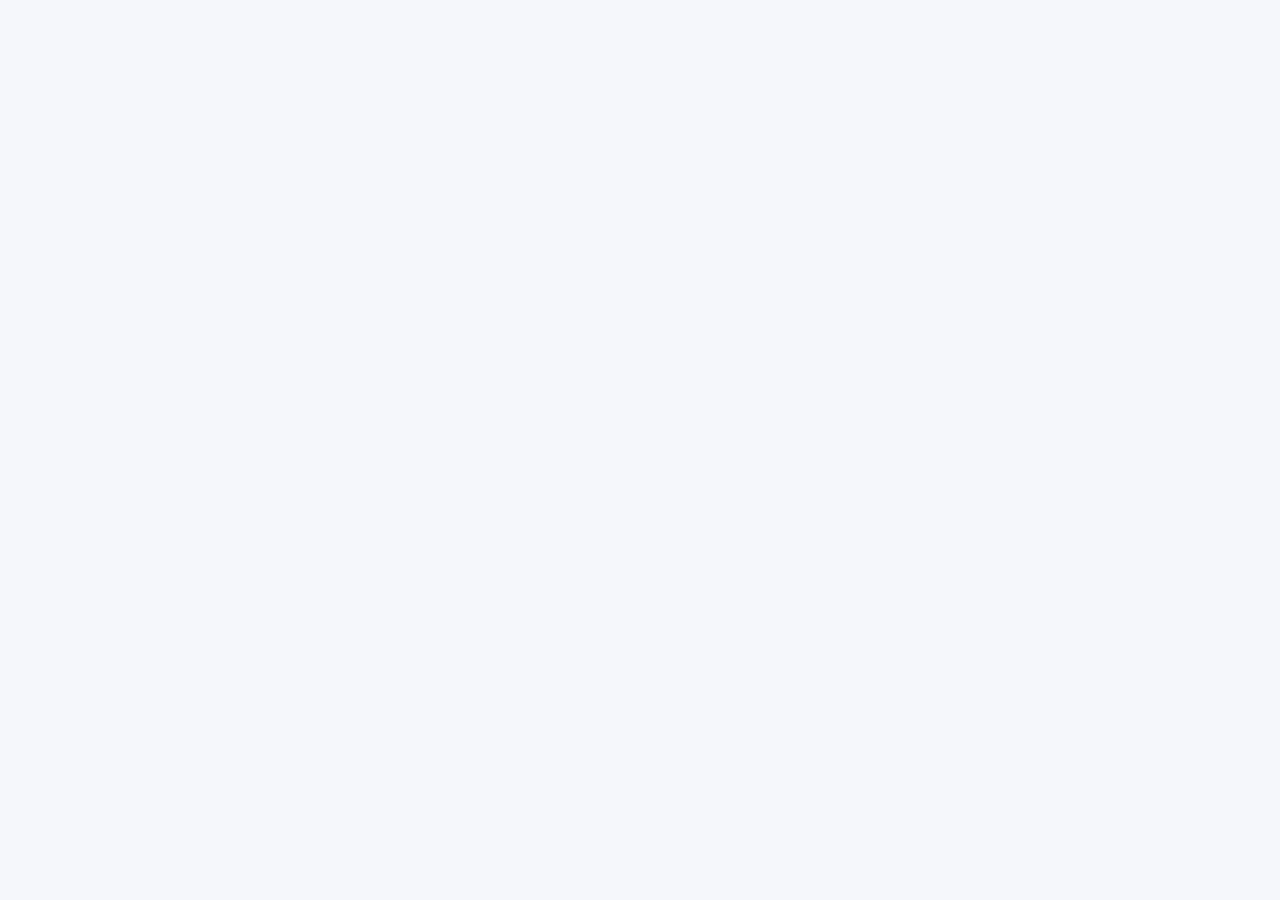
==== ozon/index.html @ c2b9d1fb "Deploy independent OZON workspace" ====
<!doctype html><html lang="zh-CN"><head><meta charset="UTF-8"/><meta name="viewport" content="width=device-width,initial-scale=1,viewport-fit=cover"/><meta name="theme-color" content="#ffffff"/><meta name="apple-mobile-web-app-capable" content="yes"/><meta name="apple-mobile-web-app-title" content="OZON 工作台"/><link rel="manifest" href="/ozon/manifest.webmanifest"/><link rel="icon" href="/ozon/favicon.svg"/><link rel="apple-touch-icon" href="/ozon/apple-touch-icon.png"/><title>OZON 经营工作台</title>  <script type="module" crossorigin src="/ozon/assets/index-DbU9iPnh.js"></script>
  <link rel="stylesheet" crossorigin href="/ozon/assets/index-0nFdk5G0.css">
</head><body><div id="root"></div></body></html>
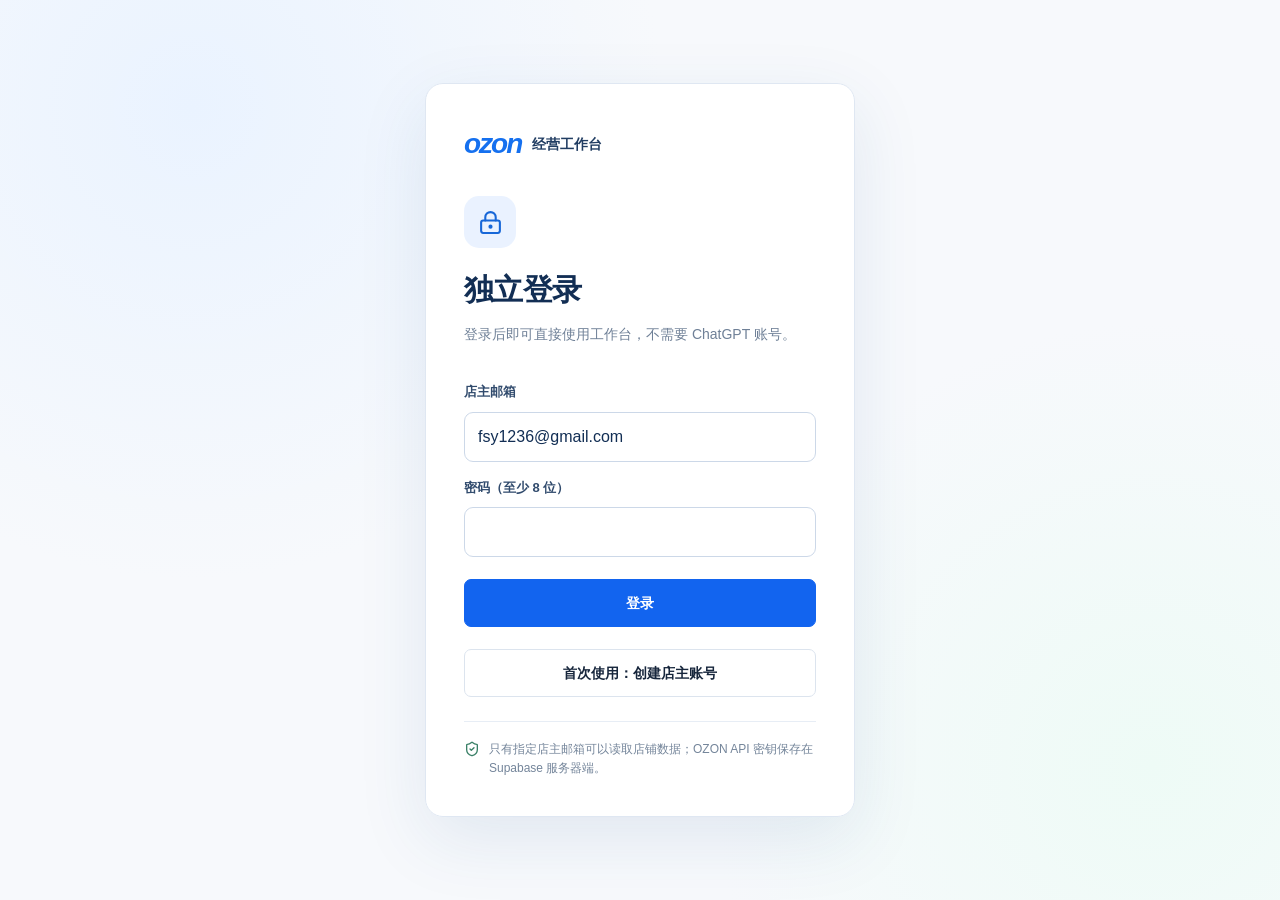
==== commit a2c8424d: "Move store switcher into header" ====
--- a/ozon/index.html
+++ b/ozon/index.html
@@ -1,3 +1,3 @@
-<!doctype html><html lang="zh-CN"><head><meta charset="UTF-8"/><meta name="viewport" content="width=device-width,initial-scale=1,viewport-fit=cover"/><meta name="theme-color" content="#ffffff"/><meta name="apple-mobile-web-app-capable" content="yes"/><meta name="apple-mobile-web-app-title" content="OZON 工作台"/><link rel="manifest" href="/ozon/manifest.webmanifest"/><link rel="icon" href="/ozon/favicon.svg"/><link rel="apple-touch-icon" href="/ozon/apple-touch-icon.png"/><title>OZON 经营工作台</title>  <script type="module" crossorigin src="/ozon/assets/index-DbU9iPnh.js"></script>
-  <link rel="stylesheet" crossorigin href="/ozon/assets/index-0nFdk5G0.css">
+<!doctype html><html lang="zh-CN"><head><meta charset="UTF-8"/><meta name="viewport" content="width=device-width,initial-scale=1,viewport-fit=cover"/><meta name="theme-color" content="#ffffff"/><meta name="apple-mobile-web-app-capable" content="yes"/><meta name="apple-mobile-web-app-title" content="OZON 工作台"/><link rel="manifest" href="/ozon/manifest.webmanifest"/><link rel="icon" href="/ozon/favicon.svg"/><link rel="apple-touch-icon" href="/ozon/apple-touch-icon.png"/><title>OZON 经营工作台</title>  <script type="module" crossorigin src="/ozon/assets/index-DmoQnXBE.js"></script>
+  <link rel="stylesheet" crossorigin href="/ozon/assets/index-DK8UqiRg.css">
 </head><body><div id="root"></div></body></html>
